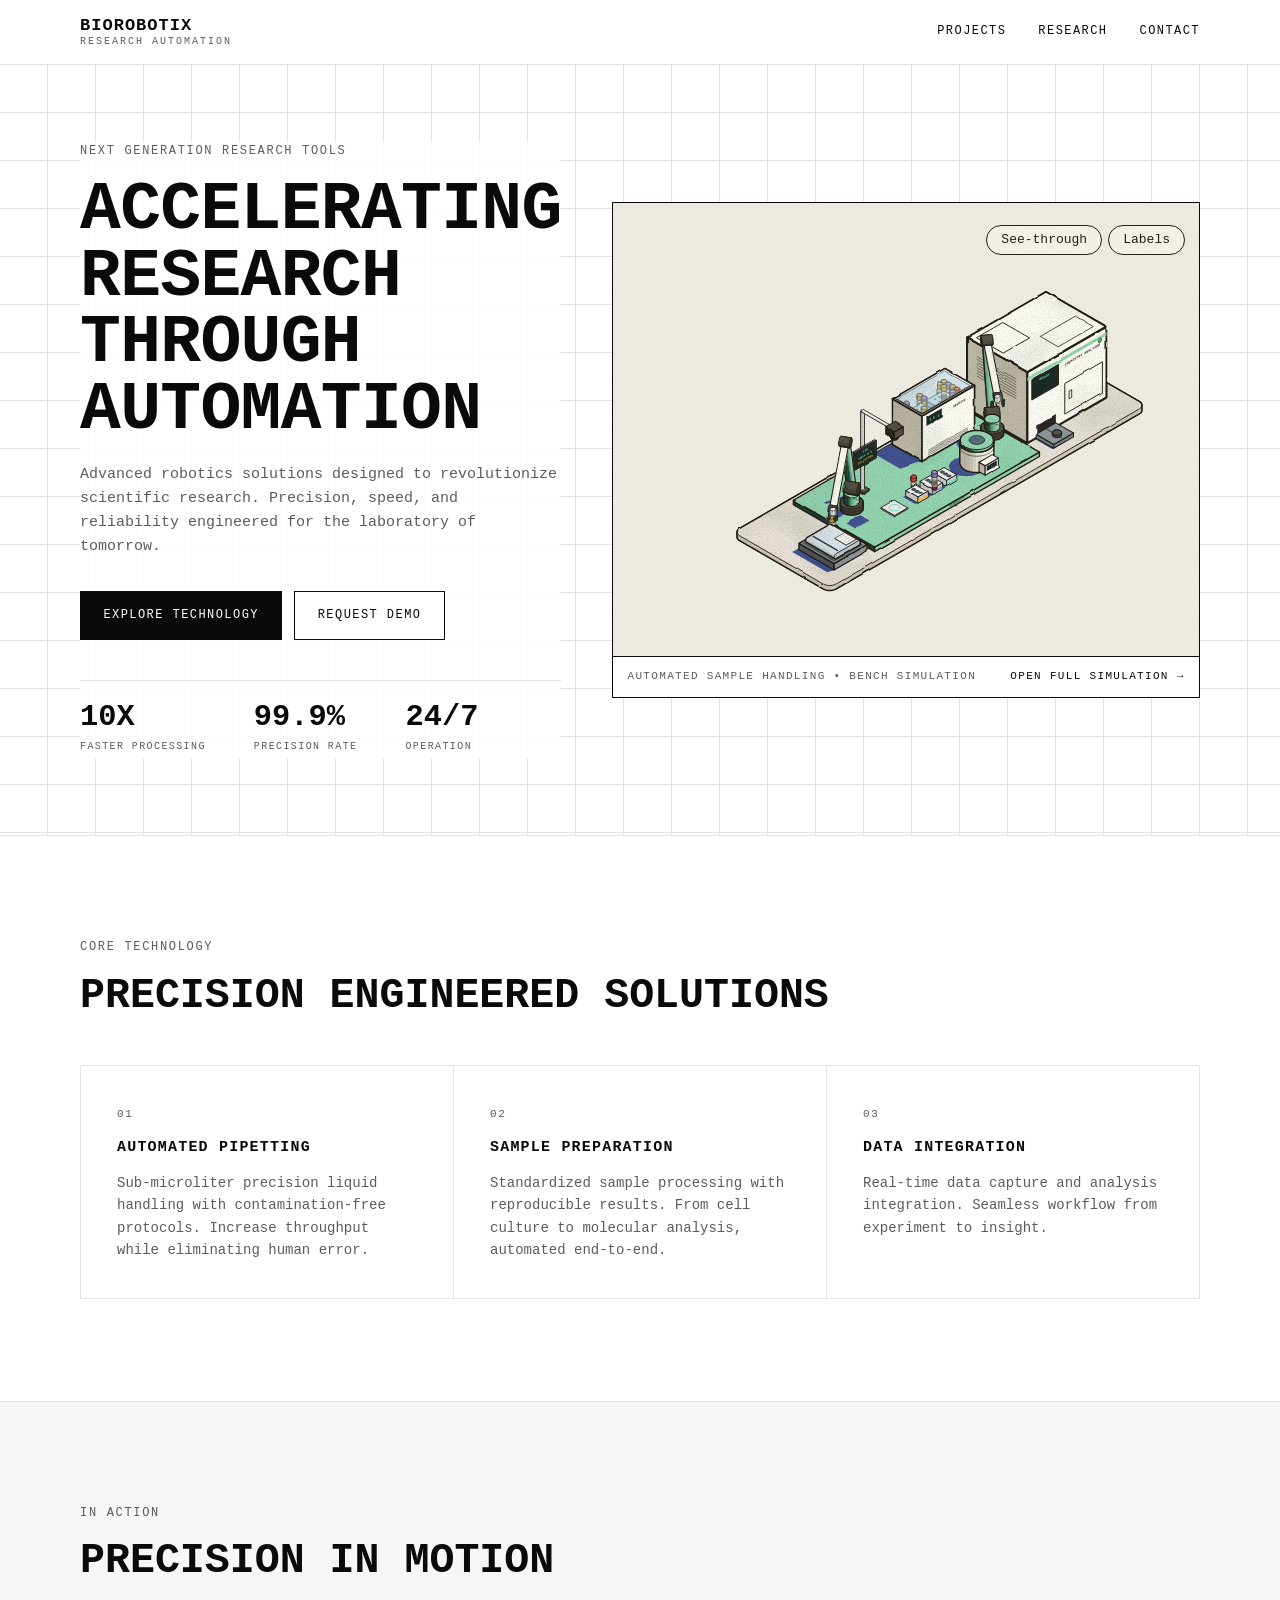
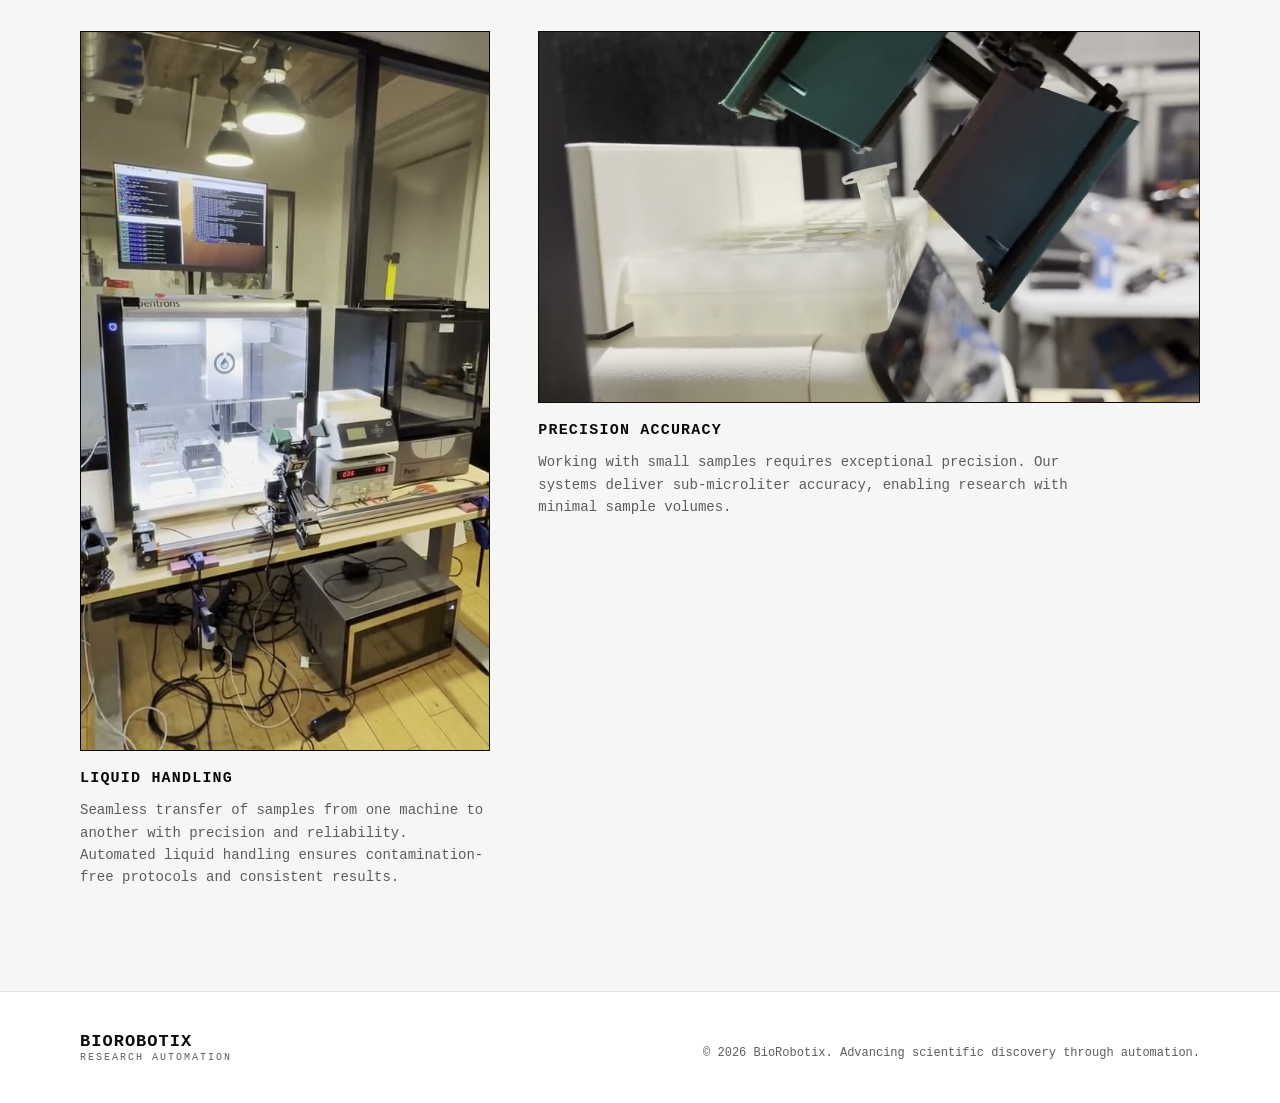
==== index.html @ d0d36d21 "Static rebuild of biorobotix.tech with the bench simulation Co-Authored-By: Claude Opus 5.5 <noreply" ====
<!doctype html>
<html lang="en">
<head>
<meta charset="utf-8">
<meta name="viewport" content="width=device-width,initial-scale=1">
<title>BioRobotix - Accelerating Research Through Automation</title>
<meta name="description" content="BioRobotix: Advanced robotics solutions to speed up research and automation. Cutting-edge technology for scientific advancement.">
<meta name="author" content="BioRobotix">
<meta property="og:title" content="BioRobotix - Accelerating Research Through Automation">
<meta property="og:description" content="Advanced robotics solutions to speed up research and automation. Cutting-edge technology for scientific advancement.">
<meta property="og:type" content="website">
<meta property="og:image" content="assets/og.png">
<meta name="twitter:card" content="summary_large_image">
<meta name="twitter:site" content="@biorobotix">
<meta name="twitter:image" content="assets/og.png">
<link rel="icon" type="image/svg+xml" href="assets/favicon.svg">
<link rel="alternate icon" type="image/x-icon" href="assets/favicon.ico">
<link rel="stylesheet" href="assets/style.css?v=2">
</head>
<body>

<header class="top">
  <div class="wrap">
    <a class="brand" href="index.html"><b>BIOROBOTIX</b><span>RESEARCH AUTOMATION</span></a>
    <nav class="nav">
      <a href="technology.html">Projects</a>
      <a href="#research">Research</a>
      <a href="https://calendly.com/arforoug/30min">Contact</a>
    </nav>
  </div>
</header>

<main>
<section class="hero">
  <div class="wrap">
    <div class="hero-copy">
      <p class="k">Next generation research tools</p>
      <h1>Accelerating<br>research<br>through<br>automation</h1>
      <p class="lead">Advanced robotics solutions designed to revolutionize scientific research. Precision, speed, and reliability engineered for the laboratory of tomorrow.</p>
      <div class="btns">
        <a class="btn solid" href="technology.html">Explore technology</a>
        <a class="btn" href="https://calendly.com/arforoug/30min">Request demo</a>
      </div>
      <div class="stats">
        <div><b>10X</b><span>Faster processing</span></div>
        <div><b>99.9%</b><span>Precision rate</span></div>
        <div><b>24/7</b><span>Operation</span></div>
      </div>
    </div>

    <figure class="bench">
      <div class="bench-frame">
        <iframe src="bench.html?embed=scroll" scrolling="no" title="Animated lab bench: two robot arms take one sample tube from the courier bag to the archive fridge"></iframe>
      </div>
      <figcaption><span>Automated sample handling &bull; bench simulation</span><a href="bench.html">Open full simulation &rarr;</a></figcaption>
    </figure>
  </div>
</section>

<section class="sec">
  <div class="wrap">
    <p class="k">Core technology</p>
    <h2>Precision engineered solutions</h2>
    <div class="cards">
      <div class="card"><span class="n">01</span><h3>Automated pipetting</h3><p>Sub-microliter precision liquid handling with contamination-free protocols. Increase throughput while eliminating human error.</p></div>
      <div class="card"><span class="n">02</span><h3>Sample preparation</h3><p>Standardized sample processing with reproducible results. From cell culture to molecular analysis, automated end-to-end.</p></div>
      <div class="card"><span class="n">03</span><h3>Data integration</h3><p>Real-time data capture and analysis integration. Seamless workflow from experiment to insight.</p></div>
    </div>
  </div>
</section>

<section class="sec soft" id="research">
  <div class="wrap">
    <p class="k">In action</p>
    <h2>Precision in motion</h2>
    <div class="clips">
      <figure class="clip tall">
        <video src="assets/to-fridge.mp4" poster="assets/to-fridge.jpg" muted loop playsinline preload="none"></video>
        <figcaption><h3>Liquid handling</h3><p>Seamless transfer of samples from one machine to another with precision and reliability. Automated liquid handling ensures contamination-free protocols and consistent results.</p></figcaption>
      </figure>
      <div class="stack">
        <figure class="clip wide">
          <video src="assets/accuracy.mp4" poster="assets/accuracy.jpg" muted loop playsinline preload="none"></video>
          <figcaption><h3>Precision accuracy</h3><p>Working with small samples requires exceptional precision. Our systems deliver sub-microliter accuracy, enabling research with minimal sample volumes.</p></figcaption>
        </figure>
      </div>
    </div>
  </div>
</section>
</main>

<footer class="foot">
  <div class="wrap">
    <a class="brand" href="index.html"><b>BIOROBOTIX</b><span>RESEARCH AUTOMATION</span></a>
    <p>&copy; 2026 BioRobotix. Advancing scientific discovery through automation.</p>
  </div>
</footer>

<script>
/* Clips play while on screen. */
(function(){
  var vids = document.querySelectorAll('.clip video');
  if(!('IntersectionObserver' in window)) return;
  var io = new IntersectionObserver(function(es){
    es.forEach(function(e){ if(e.isIntersecting) e.target.play().catch(function(){}); else e.target.pause(); });
  }, {threshold:.35});
  vids.forEach(function(v){ io.observe(v); });
})();

/* The bench animation plays its whole run on a loop while it is on screen, and holds still off screen. */
(function(){
  var f = document.querySelector('.bench iframe');
  if(!f) return;
  var ready = false, visible = false;
  function post(m){ if(f.contentWindow) f.contentWindow.postMessage(m, '*'); }
  window.addEventListener('message', function(e){
    if(e.source !== f.contentWindow || !e.data) return;
    if(e.data.twinH){ f.style.height = Math.max(280, Math.min(700, e.data.twinH)) + 'px'; return; }   /* the frame fits the figure */
    if(e.data.twinReady){ ready = true; post({twinHold: visible ? 0 : 1}); if(visible) post({twinRun:1}); }
  });
  new IntersectionObserver(function(es){
    visible = es[0].isIntersecting;
    if(ready){ post({twinHold: visible ? 0 : 1}); if(visible) post({twinRun:1}); }
  }, {threshold:.2}).observe(f);
  /* twinRun does nothing mid-run and starts over once the run has finished */
  setInterval(function(){ if(ready && visible) post({twinRun:1}); }, 1500);
  f.addEventListener('load', function(){ post({twinPing:1}); });
})();
</script>
</body>
</html>
---- assets/style.css ----
:root{
  --ink:#0a0a0a;--muted:#5c5c5c;--line:#e3e3e3;--paper:#ffffff;--soft:#f6f6f4;--accent:#e2483d;
  --mono:ui-monospace,SFMono-Regular,Menlo,Monaco,Consolas,"Liberation Mono","Courier New",monospace;
  --wrap:1200px;--pad:clamp(16px,4vw,40px);
}
*{box-sizing:border-box}
html{-webkit-text-size-adjust:100%}
body{margin:0;background:var(--paper);color:var(--ink);font-family:var(--mono);font-size:15px;line-height:1.6}
a{color:inherit}
img,video,iframe{display:block;max-width:100%}
.wrap{max-width:var(--wrap);margin:0 auto;padding:0 var(--pad)}
.k{font-size:12px;letter-spacing:.14em;text-transform:uppercase;color:var(--muted);margin:0 0 1rem}

/* header */
.top{position:sticky;top:0;z-index:10;background:rgba(255,255,255,.94);backdrop-filter:blur(6px);border-bottom:1px solid var(--line)}
.top .wrap{display:flex;align-items:center;justify-content:space-between;gap:1rem;height:64px}
.brand{text-decoration:none;line-height:1.15}
.brand b{display:block;font-size:17px;letter-spacing:.06em}
.brand span{display:block;font-size:10px;letter-spacing:.2em;color:var(--muted)}
.nav{display:flex;gap:clamp(.9rem,2.5vw,2rem);font-size:12px;letter-spacing:.12em;text-transform:uppercase}
.nav a{text-decoration:none}
.nav a:hover,.nav a[aria-current]{text-decoration:underline;text-underline-offset:4px}

/* buttons */
.btns{display:flex;flex-wrap:wrap;gap:.75rem}
.btn{display:inline-block;padding:.85rem 1.4rem;border:1px solid var(--ink);font-size:12px;letter-spacing:.12em;text-transform:uppercase;text-decoration:none;background:var(--paper)}
.btn.solid{background:var(--ink);color:#fff}
.btn:hover{background:var(--ink);color:#fff}
.btn.solid:hover{background:#333}

/* hero */
.hero{border-bottom:1px solid var(--line);background-image:linear-gradient(var(--line) 1px,transparent 1px),linear-gradient(90deg,var(--line) 1px,transparent 1px);background-size:48px 48px;background-position:-1px -1px}
.hero .wrap{display:grid;gap:clamp(2rem,4vw,3.5rem);padding-top:clamp(2.5rem,6vw,5rem);padding-bottom:clamp(2.5rem,6vw,5rem);align-items:center}
@media (min-width:1000px){.hero .wrap{grid-template-columns:minmax(0,.9fr) minmax(0,1.1fr)}}
.hero-copy{background:rgba(255,255,255,.85)}
.hero h1{margin:0 0 1.25rem;font-size:clamp(2.4rem,1.4rem + 4vw,4.25rem);line-height:.98;letter-spacing:-.01em;font-weight:800;text-transform:uppercase}
.hero .lead{margin:0 0 2rem;max-width:34rem;color:var(--muted)}
.stats{display:flex;gap:clamp(1.5rem,4vw,3rem);margin:2.5rem 0 0;padding:1.25rem 0 0;border-top:1px solid var(--line)}
.stats b{display:block;font-size:clamp(1.4rem,1rem + 1.2vw,1.9rem);line-height:1.1}
.stats span{font-size:10px;letter-spacing:.14em;text-transform:uppercase;color:var(--muted)}

/* the bench animation */
.bench{margin:0;border:1px solid var(--ink);background:#f2efe7}
.bench-frame{position:relative}
.bench iframe{width:100%;height:520px;border:0;background:#f2efe7}
.bench figcaption{display:flex;flex-wrap:wrap;justify-content:space-between;gap:.25rem 1rem;padding:.7rem .9rem;border-top:1px solid var(--ink);background:var(--paper);font-size:11px;letter-spacing:.12em;text-transform:uppercase}
.bench figcaption span{color:var(--muted)}
.bench figcaption a{text-decoration:none;white-space:nowrap}
.bench figcaption a:hover{text-decoration:underline;text-underline-offset:3px}

/* sections */
.sec{padding:clamp(3.5rem,8vw,6.5rem) 0;border-bottom:1px solid var(--line)}
.sec.soft{background:var(--soft)}
.sec h2{margin:0 0 clamp(2rem,4vw,3rem);font-size:clamp(1.6rem,1.1rem + 2vw,2.6rem);line-height:1.05;text-transform:uppercase;font-weight:800}
.cards{display:grid;gap:1px;background:var(--line);border:1px solid var(--line)}
@media (min-width:760px){.cards{grid-template-columns:repeat(3,minmax(0,1fr))}}
.card{background:var(--paper);padding:clamp(1.5rem,3vw,2.25rem)}
.card .n{font-size:11px;letter-spacing:.14em;color:var(--muted)}
.card h3{margin:.6rem 0 .75rem;font-size:15px;letter-spacing:.08em;text-transform:uppercase}
.card p{margin:0;color:var(--muted);font-size:14px}

/* in action */
.clips{display:grid;gap:clamp(2rem,4vw,3rem)}
@media (min-width:860px){.clips{grid-template-columns:minmax(0,.62fr) minmax(0,1fr);align-items:start}}
.clip{margin:0}
.clip video{width:100%;background:#111;border:1px solid var(--ink)}
.clip.tall video{aspect-ratio:9/16;object-fit:cover;max-height:720px}
.clip.wide video{aspect-ratio:16/9;object-fit:cover}
.clip figcaption{padding-top:1rem}
.clip h3{margin:0 0 .5rem;font-size:15px;letter-spacing:.08em;text-transform:uppercase}
.clip p{margin:0;color:var(--muted);font-size:14px;max-width:34rem}
.clips .stack{display:grid;gap:clamp(2rem,4vw,3rem)}

/* projects page */
.page-head{padding:clamp(3rem,7vw,5.5rem) 0 clamp(2rem,4vw,3rem);border-bottom:1px solid var(--line)}
.page-head h1{margin:.4rem 0 1rem;font-size:clamp(2rem,1.2rem + 3.4vw,3.6rem);line-height:1;text-transform:uppercase;font-weight:800}
.page-head p{margin:0;max-width:40rem;color:var(--muted)}
.proj{display:grid;gap:clamp(1.5rem,4vw,3rem);padding:clamp(2.5rem,6vw,4.5rem) 0;border-bottom:1px solid var(--line)}
@media (min-width:900px){.proj{grid-template-columns:minmax(0,1fr) minmax(0,1fr)}}
.proj h2{margin:0 0 1rem;font-size:clamp(1.4rem,1rem + 1.6vw,2.1rem);line-height:1.08;text-transform:uppercase;font-weight:800}
.proj p{margin:0 0 1.5rem;color:var(--muted)}
.feat{margin:0;padding:1.25rem 1.4rem;border:1px solid var(--ink);background:var(--soft);list-style:none;align-self:start}
.feat li{padding:.55rem 0;border-bottom:1px solid var(--line);font-size:14px}
.feat li:last-child{border-bottom:0}
.feat li:not(.feat-k)::before{content:"→ ";color:var(--accent)}
.feat-k{display:block;margin:0 0 .4rem;font-size:11px;letter-spacing:.14em;text-transform:uppercase;color:var(--muted)}

/* footer */
.foot{padding:2.5rem 0}
.foot .wrap{display:flex;flex-wrap:wrap;justify-content:space-between;align-items:end;gap:1rem}
.foot p{margin:0;font-size:12px;color:var(--muted)}

@media (max-width:560px){
  .top .wrap{height:58px}
  .brand span{display:none}
  .nav{gap:.9rem;font-size:11px;letter-spacing:.08em}
  .bench iframe{height:380px}
  .stats{gap:1.25rem}
  .btn{padding:.8rem 1.1rem}
}
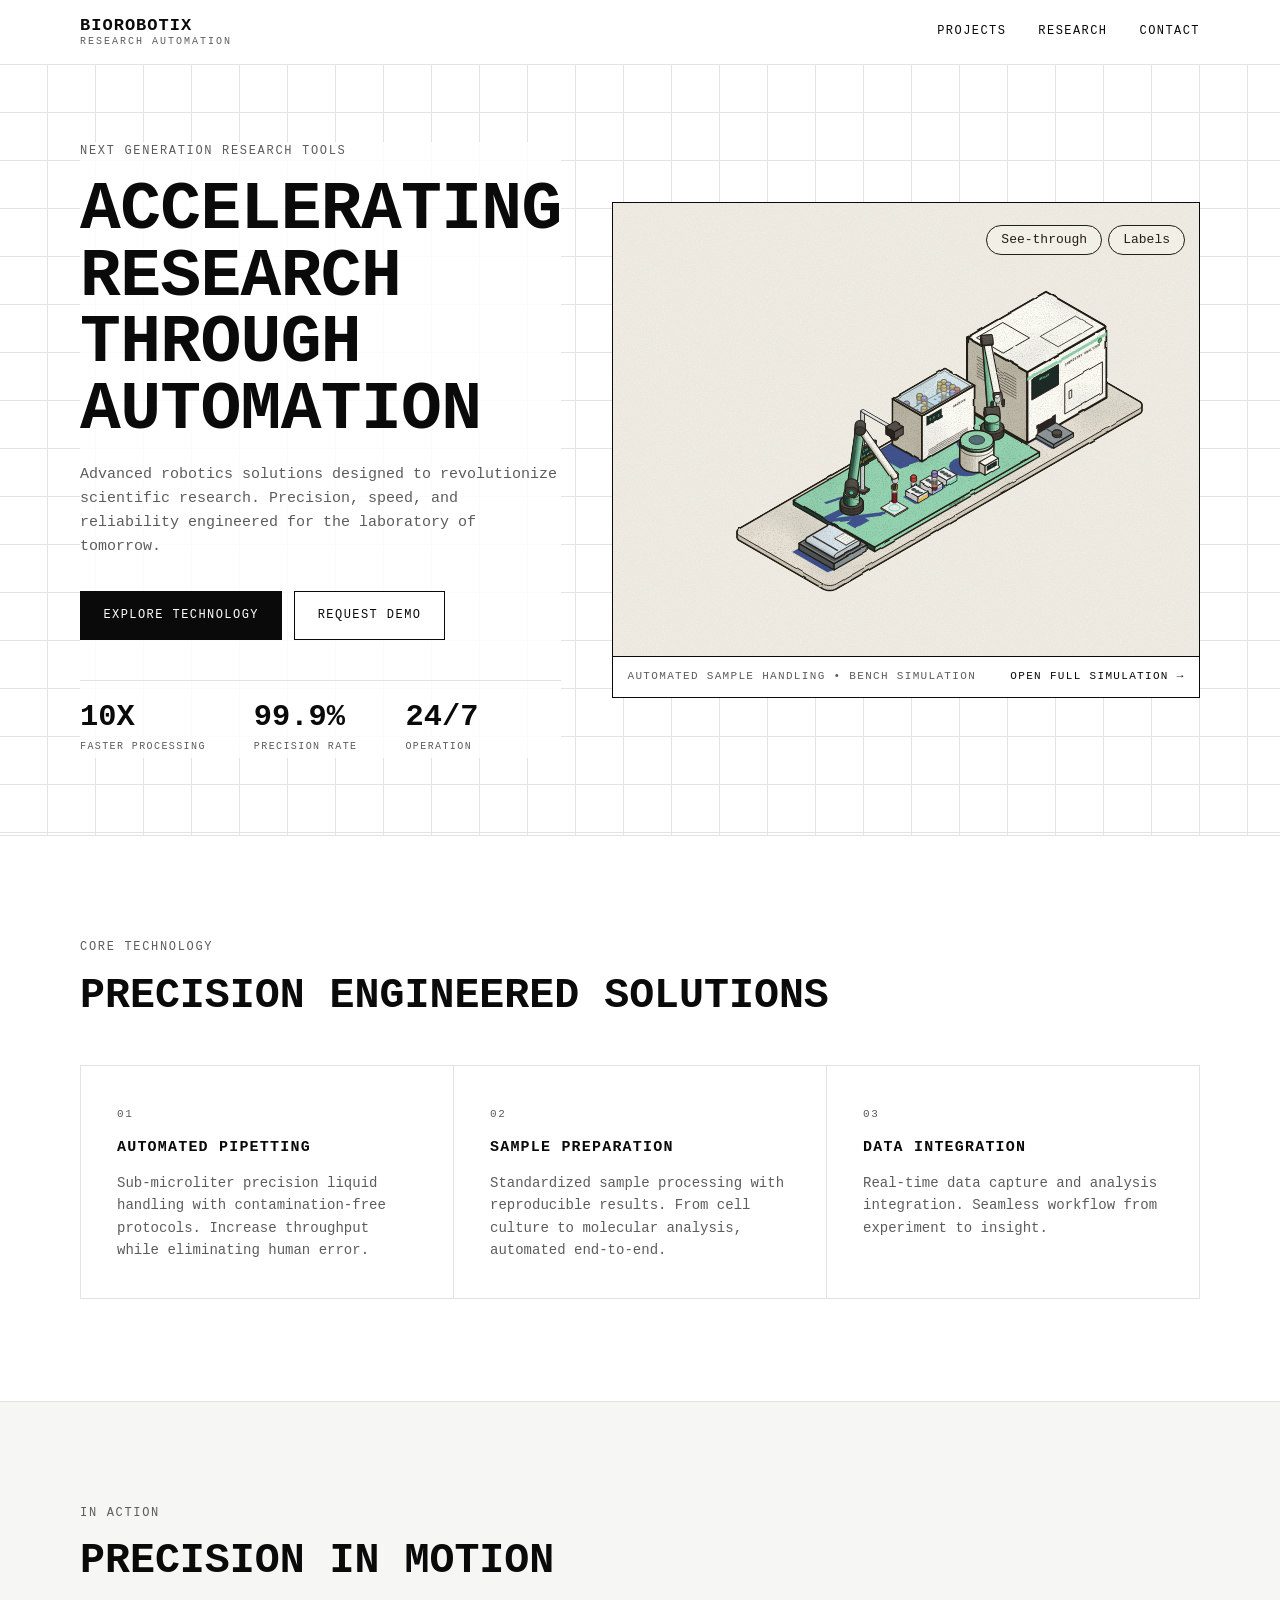
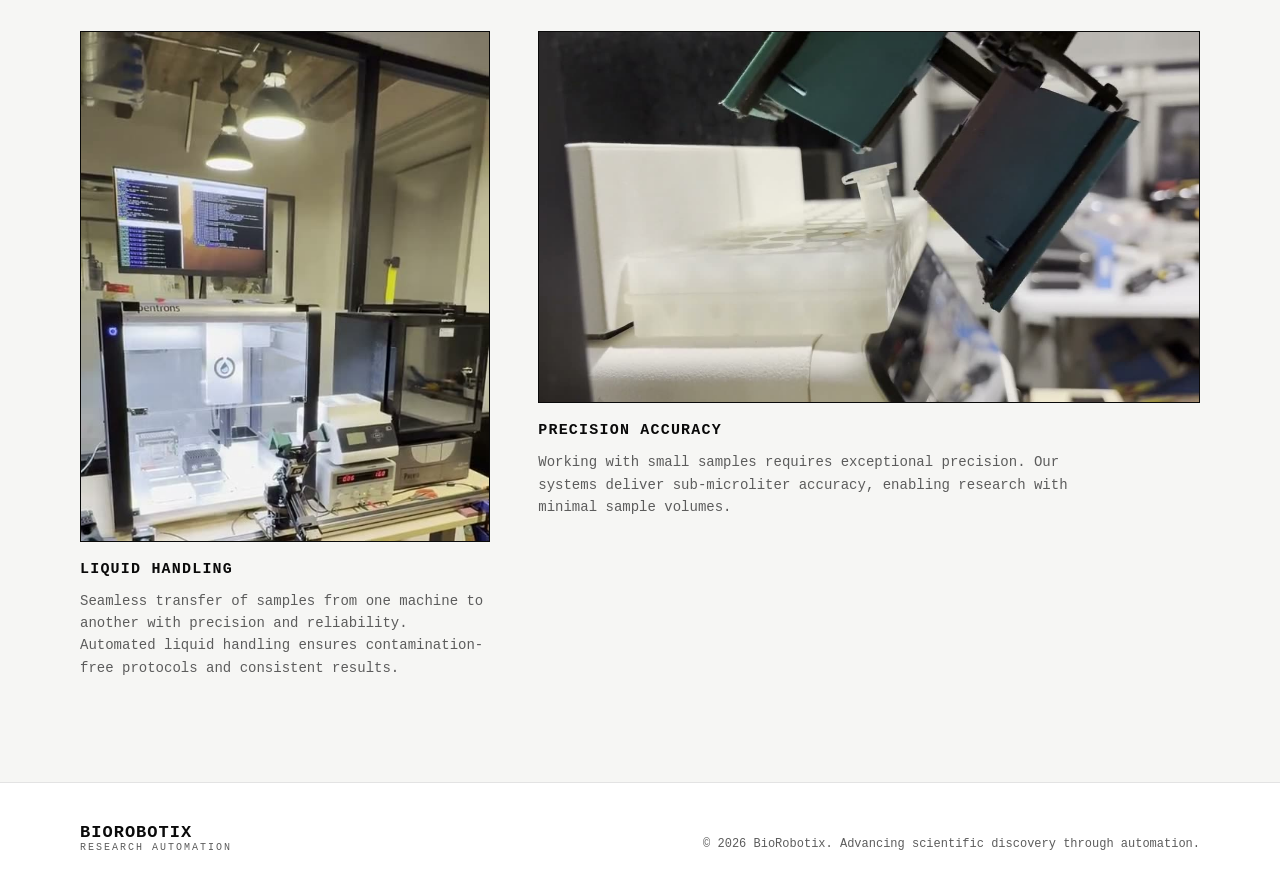
==== commit 74b3d261: "Crop the bottom 30% of the fridge clip Co-Authored-By: Claude Opus 5.5 <noreply@anthropic.com>" ====
--- a/index.html
+++ b/index.html
@@ -15,7 +15,7 @@
 <meta name="twitter:image" content="assets/og.png">
 <link rel="icon" type="image/svg+xml" href="assets/favicon.svg">
 <link rel="alternate icon" type="image/x-icon" href="assets/favicon.ico">
-<link rel="stylesheet" href="assets/style.css?v=2">
+<link rel="stylesheet" href="assets/style.css?v=3">
 </head>
 <body>
 
@@ -75,7 +75,7 @@
     <h2>Precision in motion</h2>
     <div class="clips">
       <figure class="clip tall">
-        <video src="assets/to-fridge.mp4" poster="assets/to-fridge.jpg" muted loop playsinline preload="none"></video>
+        <video src="assets/to-fridge.mp4?v=2" poster="assets/to-fridge.jpg?v=2" muted loop playsinline preload="none"></video>
         <figcaption><h3>Liquid handling</h3><p>Seamless transfer of samples from one machine to another with precision and reliability. Automated liquid handling ensures contamination-free protocols and consistent results.</p></figcaption>
       </figure>
       <div class="stack">
--- a/assets/style.css
+++ b/assets/style.css
@@ -64,7 +64,7 @@
 @media (min-width:860px){.clips{grid-template-columns:minmax(0,.62fr) minmax(0,1fr);align-items:start}}
 .clip{margin:0}
 .clip video{width:100%;background:#111;border:1px solid var(--ink)}
-.clip.tall video{aspect-ratio:9/16;object-fit:cover;max-height:720px}
+.clip.tall video{aspect-ratio:540/672;object-fit:cover}
 .clip.wide video{aspect-ratio:16/9;object-fit:cover}
 .clip figcaption{padding-top:1rem}
 .clip h3{margin:0 0 .5rem;font-size:15px;letter-spacing:.08em;text-transform:uppercase}
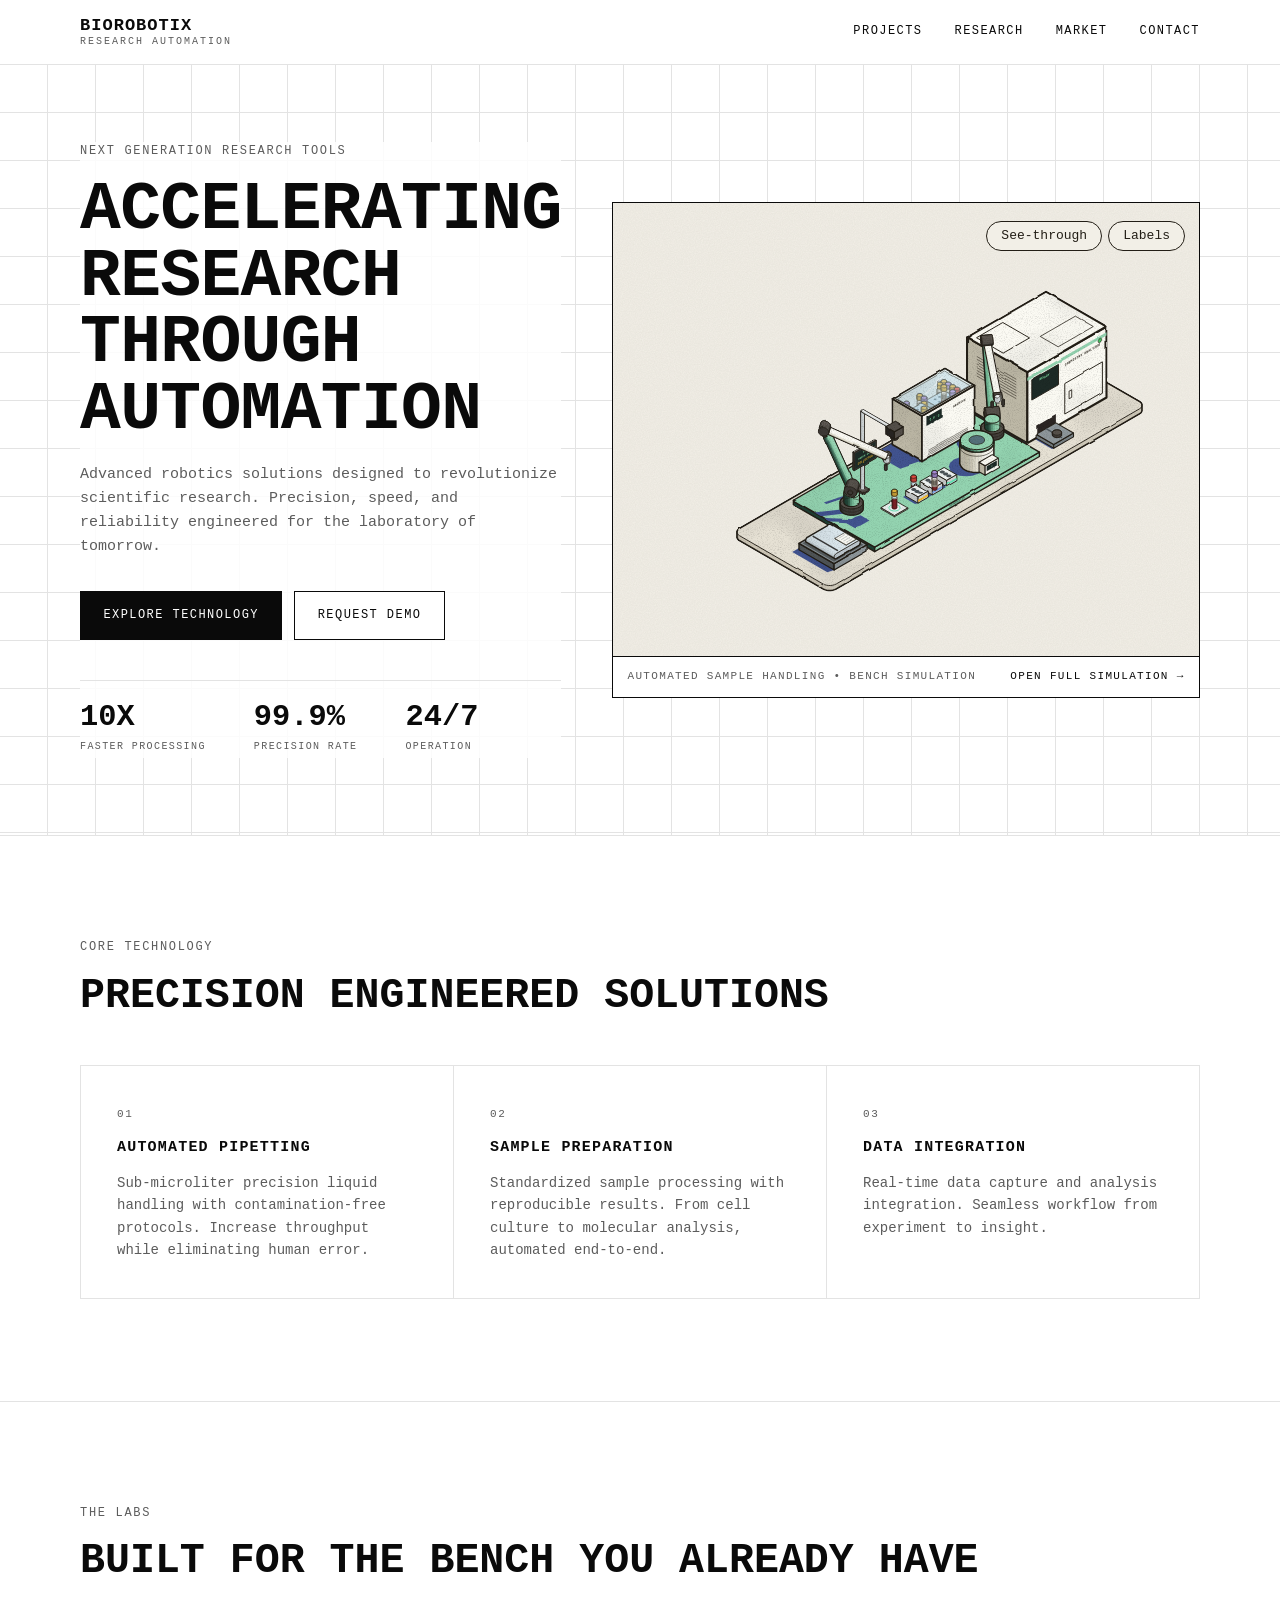
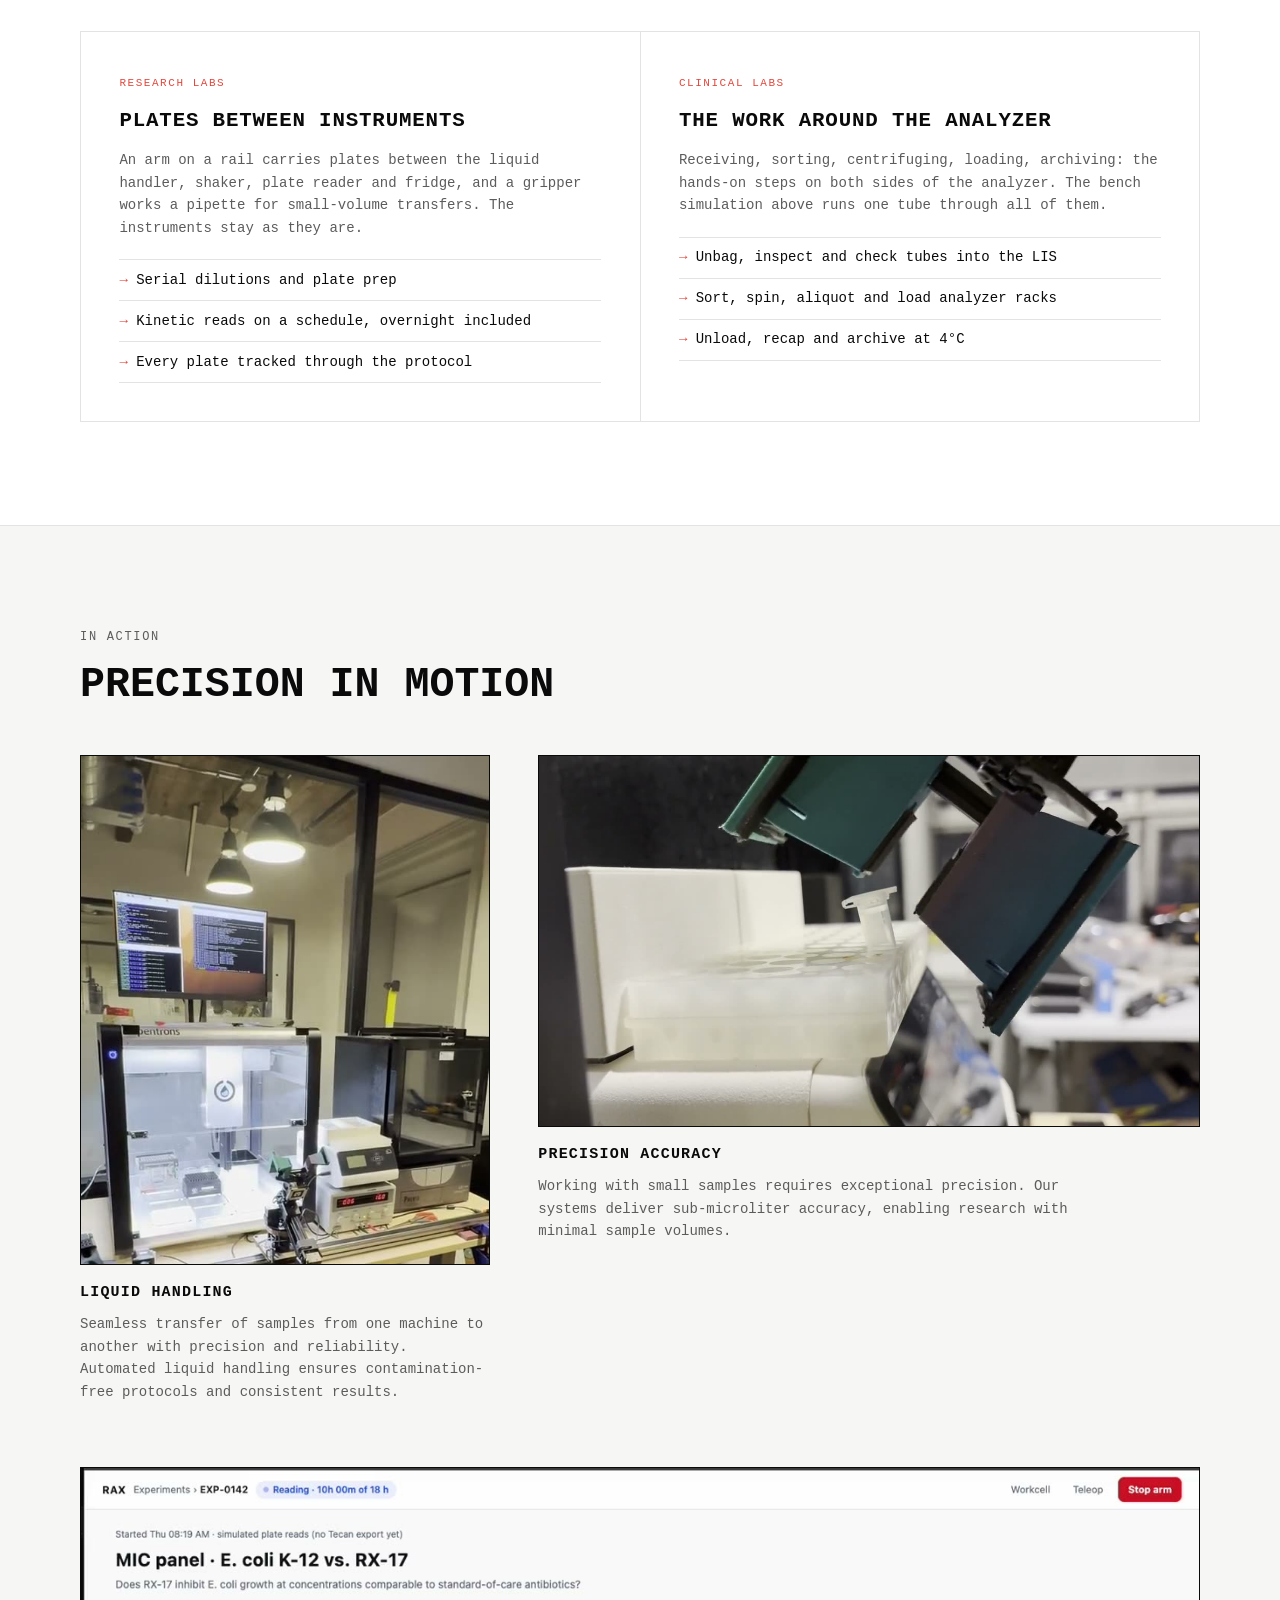
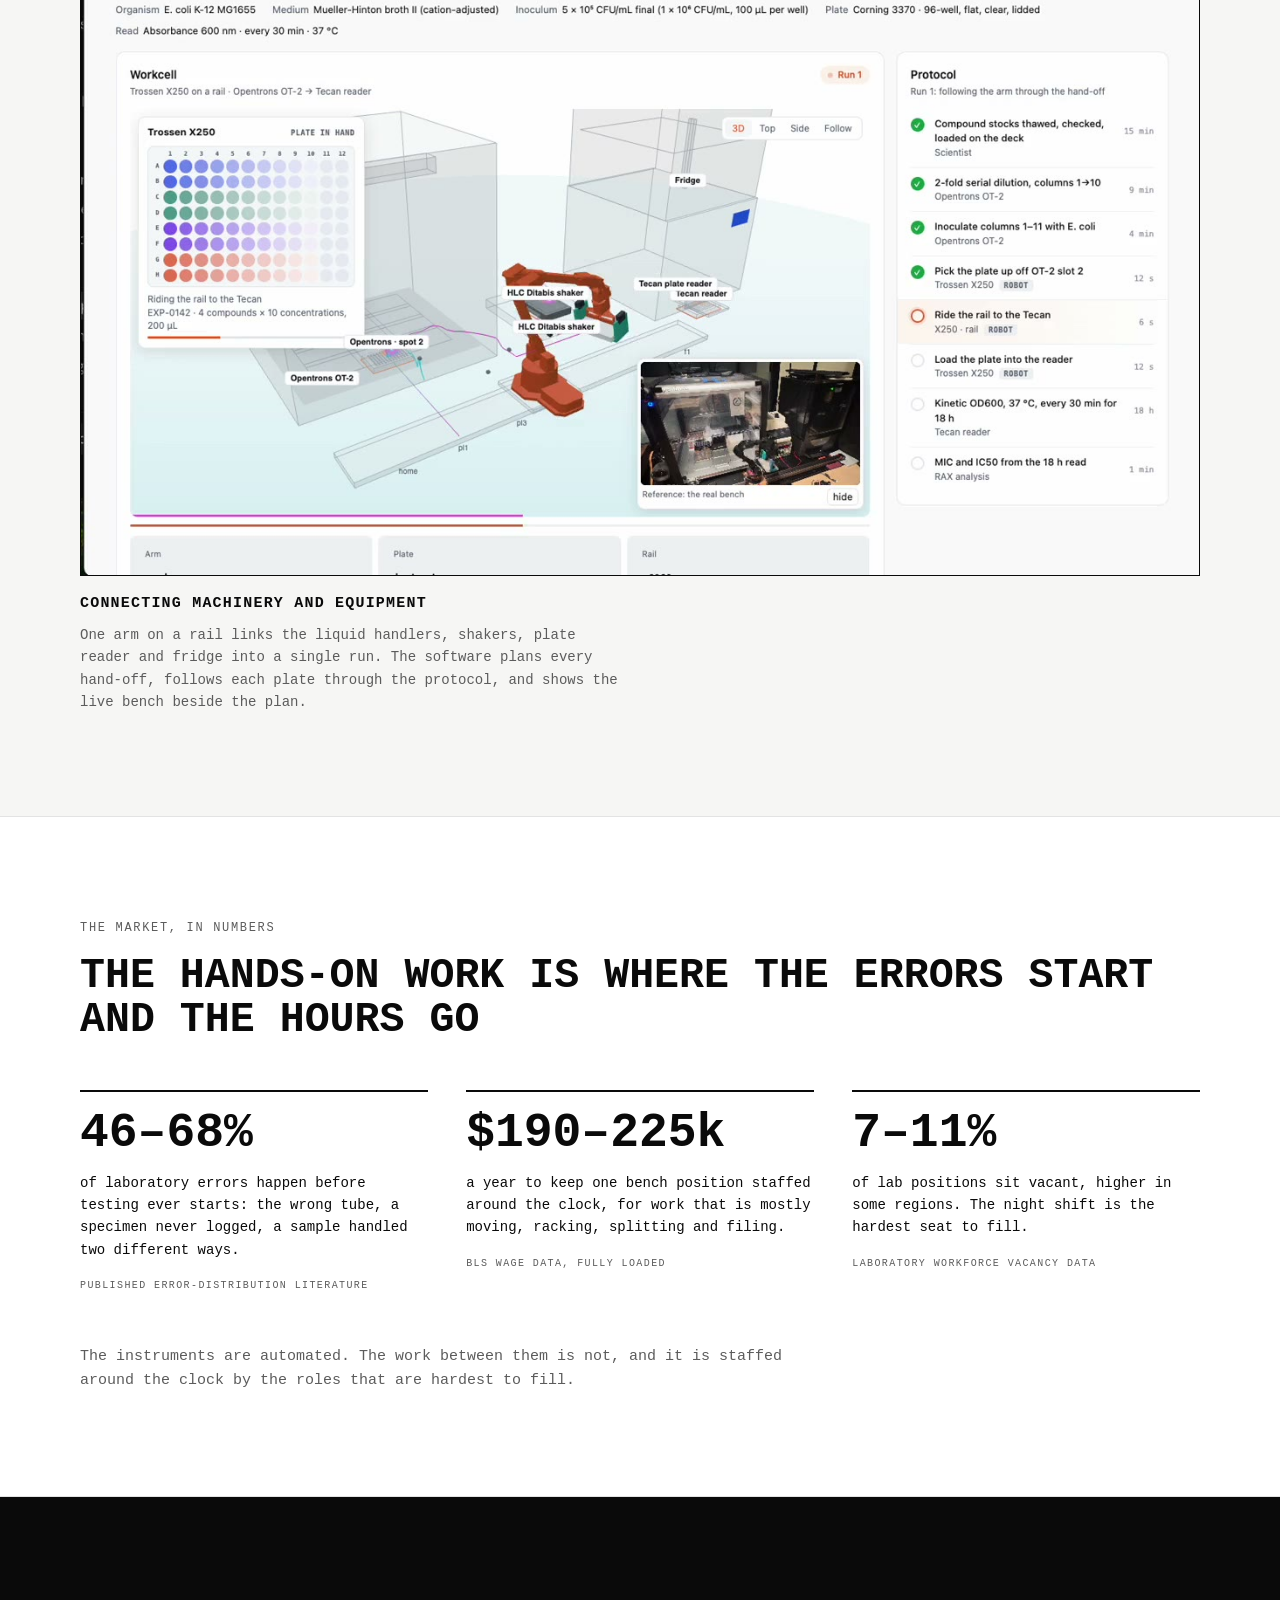
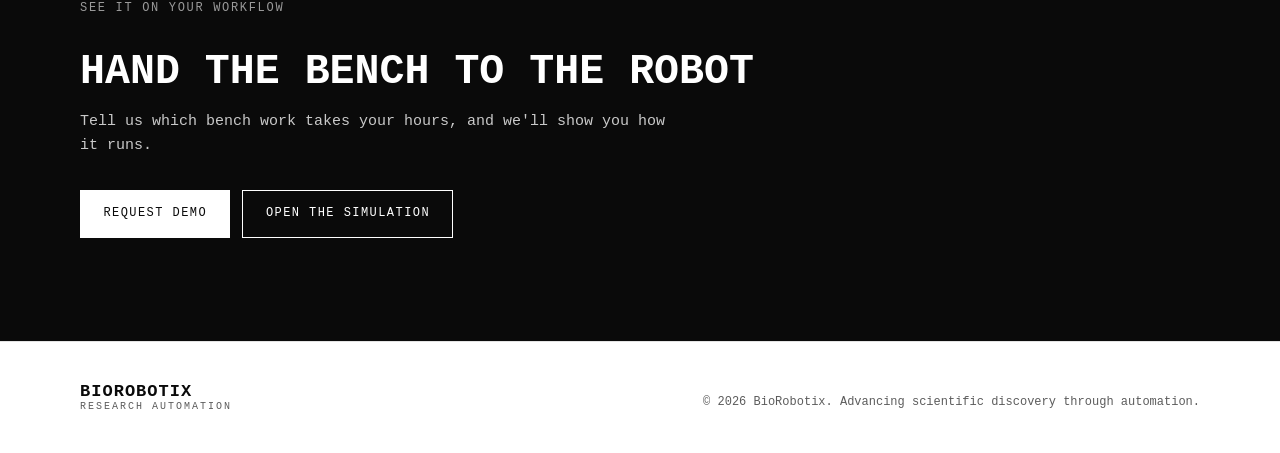
==== commit a8b80675: "Add the workcell clip, the labs, the market numbers and a closing band Co-Authored-By: Claude Opus 5" ====
--- a/index.html
+++ b/index.html
@@ -15,7 +15,7 @@
 <meta name="twitter:image" content="assets/og.png">
 <link rel="icon" type="image/svg+xml" href="assets/favicon.svg">
 <link rel="alternate icon" type="image/x-icon" href="assets/favicon.ico">
-<link rel="stylesheet" href="assets/style.css?v=3">
+<link rel="stylesheet" href="assets/style.css?v=5">
 </head>
 <body>
 
@@ -25,6 +25,7 @@
     <nav class="nav">
       <a href="technology.html">Projects</a>
       <a href="#research">Research</a>
+      <a href="#market">Market</a>
       <a href="https://calendly.com/arforoug/30min">Contact</a>
     </nav>
   </div>
@@ -69,6 +70,27 @@
   </div>
 </section>
 
+<section class="sec" id="labs">
+  <div class="wrap">
+    <p class="k">The labs</p>
+    <h2>Built for the bench you already have</h2>
+    <div class="labs">
+      <article class="lab">
+        <span class="n">Research labs</span>
+        <h3>Plates between instruments</h3>
+        <p>An arm on a rail carries plates between the liquid handler, shaker, plate reader and fridge, and a gripper works a pipette for small-volume transfers. The instruments stay as they are.</p>
+        <ul><li>Serial dilutions and plate prep</li><li>Kinetic reads on a schedule, overnight included</li><li>Every plate tracked through the protocol</li></ul>
+      </article>
+      <article class="lab">
+        <span class="n">Clinical labs</span>
+        <h3>The work around the analyzer</h3>
+        <p>Receiving, sorting, centrifuging, loading, archiving: the hands-on steps on both sides of the analyzer. The bench simulation above runs one tube through all of them.</p>
+        <ul><li>Unbag, inspect and check tubes into the LIS</li><li>Sort, spin, aliquot and load analyzer racks</li><li>Unload, recap and archive at 4&deg;C</li></ul>
+      </article>
+    </div>
+  </div>
+</section>
+
 <section class="sec soft" id="research">
   <div class="wrap">
     <p class="k">In action</p>
@@ -85,6 +107,32 @@
         </figure>
       </div>
     </div>
+    <figure class="clip full">
+      <video src="assets/connect.mp4" poster="assets/connect.jpg" muted loop playsinline preload="none"></video>
+      <figcaption><h3>Connecting machinery and equipment</h3><p>One arm on a rail links the liquid handlers, shakers, plate reader and fridge into a single run. The software plans every hand-off, follows each plate through the protocol, and shows the live bench beside the plan.</p></figcaption>
+    </figure>
+  </div>
+</section>
+
+<section class="sec" id="market">
+  <div class="wrap">
+    <p class="k">The market, in numbers</p>
+    <h2>The hands-on work is where the errors start and the hours go</h2>
+    <dl class="nums">
+      <div><dt>46&ndash;68%</dt><dd><p>of laboratory errors happen before testing ever starts: the wrong tube, a specimen never logged, a sample handled two different ways.</p><span>Published error-distribution literature</span></dd></div>
+      <div><dt>$190&ndash;225k</dt><dd><p>a year to keep one bench position staffed around the clock, for work that is mostly moving, racking, splitting and filing.</p><span>BLS wage data, fully loaded</span></dd></div>
+      <div><dt>7&ndash;11%</dt><dd><p>of lab positions sit vacant, higher in some regions. The night shift is the hardest seat to fill.</p><span>Laboratory workforce vacancy data</span></dd></div>
+    </dl>
+    <p class="nums-note">The instruments are automated. The work between them is not, and it is staffed around the clock by the roles that are hardest to fill.</p>
+  </div>
+</section>
+
+<section class="sec cta">
+  <div class="wrap">
+    <p class="k">See it on your workflow</p>
+    <h2>Hand the bench to the robot</h2>
+    <p>Tell us which bench work takes your hours, and we'll show you how it runs.</p>
+    <div class="btns"><a class="btn solid" href="https://calendly.com/arforoug/30min">Request demo</a><a class="btn" href="bench.html">Open the simulation</a></div>
   </div>
 </section>
 </main>
--- a/assets/style.css
+++ b/assets/style.css
@@ -69,6 +69,8 @@
 .clip figcaption{padding-top:1rem}
 .clip h3{margin:0 0 .5rem;font-size:15px;letter-spacing:.08em;text-transform:uppercase}
 .clip p{margin:0;color:var(--muted);font-size:14px;max-width:34rem}
+.clip.full{margin-top:clamp(2.5rem,5vw,4rem)}
+.clip.full video{aspect-ratio:1280/810;object-fit:cover}
 .clips .stack{display:grid;gap:clamp(2rem,4vw,3rem)}
 
 /* projects page */
@@ -98,3 +100,34 @@
   .stats{gap:1.25rem}
   .btn{padding:.8rem 1.1rem}
 }
+
+/* the labs */
+.labs{display:grid;gap:1px;background:var(--line);border:1px solid var(--line)}
+@media (min-width:860px){.labs{grid-template-columns:repeat(2,minmax(0,1fr))}}
+.lab{background:var(--paper);padding:clamp(1.5rem,3vw,2.5rem)}
+.lab .n{font-size:11px;letter-spacing:.14em;text-transform:uppercase;color:var(--accent)}
+.lab h3{margin:.6rem 0 .75rem;font-size:clamp(1.05rem,.95rem + .5vw,1.3rem);text-transform:uppercase;letter-spacing:.04em}
+.lab p{margin:0 0 1.25rem;color:var(--muted);font-size:14px}
+.lab ul{margin:0;padding:0;list-style:none;border-top:1px solid var(--line)}
+.lab li{padding:.55rem 0;border-bottom:1px solid var(--line);font-size:14px}
+.lab li::before{content:"→ ";color:var(--accent)}
+
+/* the market */
+.nums{display:grid;gap:clamp(1.5rem,3vw,2.5rem);margin:0}
+@media (min-width:860px){.nums{grid-template-columns:repeat(3,minmax(0,1fr))}}
+.nums>div{border-top:2px solid var(--ink);padding-top:1.1rem}
+.nums dt{font-size:clamp(2rem,1.4rem + 2.2vw,3rem);font-weight:800;line-height:1;margin:0 0 .9rem}
+.nums dd{margin:0}
+.nums dd p{margin:0 0 .75rem;font-size:14px}
+.nums dd span{font-size:10px;letter-spacing:.14em;text-transform:uppercase;color:var(--muted)}
+.nums-note{margin:clamp(2rem,4vw,3rem) 0 0;max-width:46rem;color:var(--muted)}
+
+/* closing band */
+.sec.cta{background:var(--ink);color:#fff;border-bottom:0}
+.sec.cta .k{color:#9a9a9a}
+.sec.cta h2{margin-bottom:1rem}
+.sec.cta p{margin:0 0 2rem;max-width:38rem;color:#c9c9c9}
+.sec.cta .btn{background:transparent;color:#fff;border-color:#fff}
+.sec.cta .btn.solid{background:#fff;color:var(--ink)}
+.sec.cta .btn:hover{background:#fff;color:var(--ink)}
+.foot{border-top:1px solid var(--line)}
